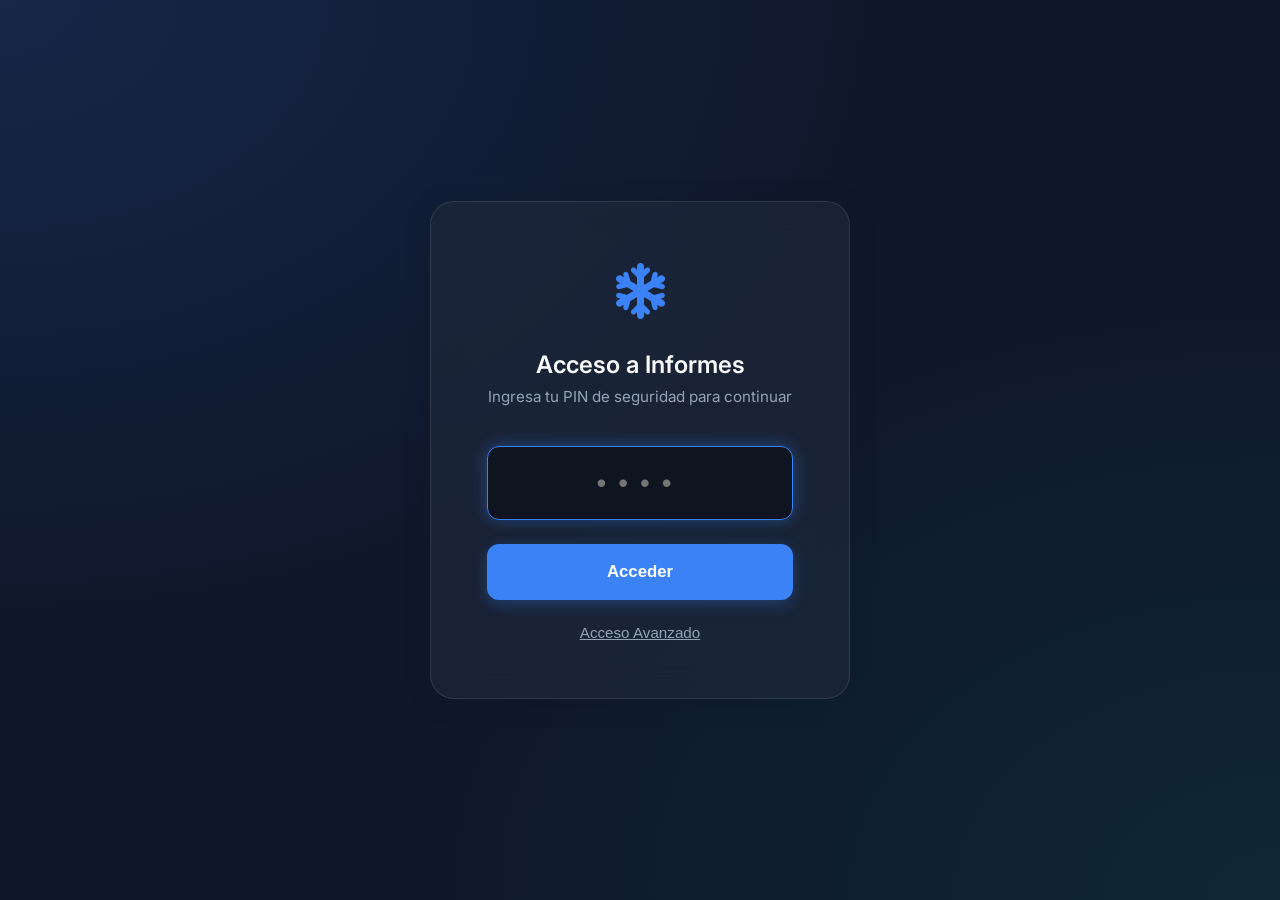
==== index.html @ 811f3713 "Create index.html" ====
<!DOCTYPE html>
<html lang="es">
<head>
    <meta charset="UTF-8">
    <meta name="viewport" content="width=device-width, initial-scale=1.0">
    <title>Visor de Informes de Climatización</title>
    <meta name="description" content="Biblioteca central de informes de equipos de clima.">
    <style>
/* Variables Globales y Esquema de Colores */
:root {
    --bg-color: #0f172a; /* Slate 900 */
    --panel-bg: rgba(30, 41, 59, 0.7); /* Slate 800 transparente */
    --panel-border: rgba(255, 255, 255, 0.1);
    --text-primary: #f8fafc; /* Slate 50 */
    --text-secondary: #94a3b8; /* Slate 400 */
    --accent-color: #3b82f6; /* Blue 500 */
    --accent-hover: #2563eb; /* Blue 600 */
    --error-color: #ef4444; /* Red 500 */
    --selection-bg: rgba(59, 130, 246, 0.15);
}

* {
    margin: 0;
    padding: 0;
    box-sizing: border-box;
}

body {
    font-family: 'Inter', sans-serif;
    background-color: var(--bg-color);
    background-image: 
        radial-gradient(at 0% 0%, rgba(59, 130, 246, 0.15) 0px, transparent 50%),
        radial-gradient(at 100% 100%, rgba(16, 185, 129, 0.1) 0px, transparent 50%);
    background-size: cover;
    background-attachment: fixed;
    color: var(--text-primary);
    min-height: 100vh;
    display: flex;
    overflow: hidden;
}

/* --- Clases de Utilidad y Diseño Glassmorphism --- */
.glass-panel {
    background: var(--panel-bg);
    backdrop-filter: blur(16px);
    -webkit-backdrop-filter: blur(16px);
    border: 1px solid var(--panel-border);
    box-shadow: 0 4px 30px rgba(0, 0, 0, 0.1);
}

.hidden { display: none !important; }
.active { display: flex !important; }

/* --- Pantalla de Inicio de Sesión --- */
#login-container {
    width: 100%;
    height: 100vh;
    display: flex;
    justify-content: center;
    align-items: center;
    position: absolute;
    top: 0; left: 0;
    z-index: 10;
}

.login-card {
    padding: 3.5rem;
    border-radius: 24px;
    text-align: center;
    width: 90%;
    max-width: 420px;
    animation: fadeIn 0.6s cubic-bezier(0.16, 1, 0.3, 1);
}

.login-card .logo {
    font-size: 3.5rem;
    color: var(--accent-color);
    margin-bottom: 1.5rem;
    animation: pulse 2s infinite ease-in-out;
}

.login-card h2 { margin-bottom: 0.5rem; font-weight: 600; font-size: 1.5rem;}
.login-card p { color: var(--text-secondary); margin-bottom: 2.5rem; font-size: 0.95rem; }

.pin-input-group {
    margin-bottom: 1.5rem;
}

#pin-input {
    width: 100%;
    padding: 1.25rem;
    border-radius: 12px;
    background: rgba(0,0,0,0.25);
    border: 1px solid var(--panel-border);
    color: var(--text-primary);
    font-size: 1.75rem;
    text-align: center;
    letter-spacing: 0.75rem;
    transition: all 0.3s ease;
}

#pin-input:focus {
    outline: none;
    border-color: var(--accent-color);
    box-shadow: 0 0 15px rgba(59, 130, 246, 0.4);
    background: rgba(0,0,0,0.4);
}

.btn-primary {
    width: 100%;
    padding: 1.1rem;
    border-radius: 12px;
    background: var(--accent-color);
    border: none;
    color: white;
    font-weight: 600;
    font-size: 1.05rem;
    cursor: pointer;
    transition: background 0.3s, transform 0.1s;
    box-shadow: 0 4px 15px rgba(59, 130, 246, 0.3);
}

.btn-primary:hover { background: var(--accent-hover); }
.btn-primary:active { transform: scale(0.97); }

.error {
    color: var(--error-color);
    margin-top: 1.25rem;
    font-size: 0.9rem;
    animation: shake 0.4s;
    font-weight: 500;
}

/* --- Layout Principal de la App --- */
#app-container {
    width: 100%;
    height: 100vh;
    padding: 1.5rem;
    gap: 1.5rem;
    animation: fadeIn 0.4s ease-out;
}

/* Sidebar Navigation */
.sidebar {
    width: 320px;
    border-radius: 20px;
    display: flex;
    flex-direction: column;
    overflow: hidden;
}

.sidebar-header {
    padding: 1.5rem;
    display: flex;
    align-items: center;
    gap: 0.85rem;
    border-bottom: 1px solid var(--panel-border);
    font-size: 1.35rem;
    font-weight: 600;
    background: rgba(0,0,0,0.1);
}

.sidebar-header i { color: var(--accent-color); }

.nav-tree {
    flex: 1;
    overflow-y: auto;
    padding: 1rem 0;
}

.nav-tree::-webkit-scrollbar { width: 6px; }
.nav-tree::-webkit-scrollbar-track { background: transparent; }
.nav-tree::-webkit-scrollbar-thumb { background: rgba(255,255,255,0.15); border-radius: 3px; }
.nav-tree::-webkit-scrollbar-thumb:hover { background: rgba(255,255,255,0.25); }

/* Tree Interaction */
.tree-node {
    list-style: none;
}

.tree-item {
    padding: 0.8rem 1.5rem;
    cursor: pointer;
    display: flex;
    align-items: center;
    gap: 0.75rem;
    color: var(--text-secondary);
    transition: all 0.2s ease;
    user-select: none;
}

.tree-item:hover {
    background: rgba(255,255,255,0.05);
    color: var(--text-primary);
}

.tree-item.selected {
    background: var(--selection-bg);
    color: var(--accent-color);
    border-left: 4px solid var(--accent-color);
}

.tree-item i { width: 1.2rem; text-align: center; font-size: 0.95rem; }
.tree-item .chevron { transition: transform 0.2s; }

.tree-children {
    display: none;
    padding-left: 1.5rem;
}

.tree-children.open { display: block; animation: slideDown 0.3s ease-out; }

.sidebar-footer {
    padding: 1.2rem;
    border-top: 1px solid var(--panel-border);
    background: rgba(0,0,0,0.1);
}

.btn-secondary {
    width: 100%;
    padding: 0.85rem;
    border-radius: 10px;
    background: rgba(255,255,255,0.05);
    border: 1px solid var(--panel-border);
    color: var(--text-primary);
    cursor: pointer;
    display: flex;
    align-items: center;
    justify-content: center;
    gap: 0.6rem;
    transition: all 0.2s;
    font-weight: 500;
}

.btn-secondary:hover {
    background: rgba(255,255,255,0.1);
    border-color: rgba(255,255,255,0.2);
}

/* Contenido Principal (Visor) */
.main-content {
    flex: 1;
    border-radius: 20px;
    display: flex;
    flex-direction: column;
    overflow: hidden;
}

.content-header {
    padding: 1.5rem 2rem;
    border-bottom: 1px solid var(--panel-border);
    display: flex;
    justify-content: space-between;
    align-items: center;
    background: rgba(0,0,0,0.1);
}

.content-header h2 { font-weight: 500; font-size: 1.35rem; color: var(--text-primary); }

.report-actions { display: flex; gap: 1rem; }

.btn-icon {
    background: transparent;
    border: none;
    color: var(--text-secondary);
    cursor: pointer;
    font-size: 1.35rem;
    transition: color 0.2s, transform 0.2s;
}

.btn-icon:hover:not(:disabled) { color: var(--text-primary); transform: scale(1.1); }
.btn-icon:disabled { opacity: 0.3; cursor: not-allowed; }

.report-viewer {
    flex: 1;
    position: relative;
    background: rgba(0,0,0,0.3); /* Contraste interior oscuro */
}

#placeholder {
    position: absolute;
    inset: 0;
    display: flex;
    flex-direction: column;
    justify-content: center;
    align-items: center;
    color: var(--text-secondary);
    text-align: center;
    padding: 2rem;
}

#report-frame {
    width: 100%;
    height: 100%;
    border: none;
    background-color: #ffffff; /* Los HTML reportes suelen estar diseñados en modo claro */
    animation: fadeIn 0.3s;
}

/* Animaciones y Efectos */
@keyframes fadeIn {
    from { opacity: 0; transform: translateY(10px); }
    to { opacity: 1; transform: translateY(0); }
}

@keyframes slideDown {
    from { opacity: 0; transform: translateY(-5px); }
    to { opacity: 1; transform: translateY(0); }
}

@keyframes pulse {
    0% { opacity: 1; transform: scale(1); }
    50% { opacity: 0.7; transform: scale(0.95); }
    100% { opacity: 1; transform: scale(1); }
}

@keyframes shake {
    0%, 100% { transform: translateX(0); }
    25% { transform: translateX(-6px); }
    75% { transform: translateX(6px); }
}

/* Estilos para Botón Link y Panel Avanzado */
.btn-link {
    background: transparent;
    border: none;
    color: var(--text-secondary);
    margin-top: 1.5rem;
    font-size: 0.95rem;
    cursor: pointer;
    text-decoration: underline;
    transition: color 0.3s;
}
.btn-link:hover { color: var(--accent-color); }

.upload-zone {
    border: 2px dashed var(--panel-border);
    border-radius: 16px;
    padding: 3rem;
    text-align: center;
    background: rgba(0,0,0,0.15);
    transition: all 0.3s;
    width: 100%;
    max-width: 650px;
}
.upload-zone:hover {
    border-color: var(--accent-color);
    background: rgba(59, 130, 246, 0.05);
}

/* Responsividad (Móviles) */
@media (max-width: 860px) {
    #app-container, #admin-container { flex-direction: column; padding: 1rem; gap: 1rem; }
    .sidebar { width: 100%; height: 35vh; min-height: 250px; }
    .main-content { flex: 1; }
    .content-header h2 { font-size: 1.15rem; }
    .login-card { padding: 2.5rem 1.5rem; }
}
    </style>
    <link href="https://fonts.googleapis.com/css2?family=Inter:wght@300;400;500;600;700&display=swap" rel="stylesheet">
    <!-- FontAwesome para iconos -->
    <link href="https://cdnjs.cloudflare.com/ajax/libs/font-awesome/6.4.0/css/all.min.css" rel="stylesheet">
</head>
<body>
    <!-- Pantalla de Inicio de Sesión -->
    <div id="login-container" class="active">
        <div class="login-card glass-panel">
            <div class="logo">
                <i class="fa-solid fa-snowflake"></i>
            </div>
            <h2>Acceso a Informes</h2>
            <p>Ingresa tu PIN de seguridad para continuar</p>
            <div class="pin-input-group">
                <input type="password" id="pin-input" placeholder="••••" maxlength="6" autocomplete="off">
            </div>
            <button id="login-btn" class="btn-primary">Acceder</button>
            <p id="error-msg" class="error hidden">PIN incorrecto. Intenta nuevamente.</p>
            <button id="toggle-advanced-btn" class="btn-link">Acceso Avanzado</button>
        </div>
    </div>

    <!-- Pantalla Principal de la Aplicación -->
    <div id="app-container" class="hidden">
        <!-- Barra Lateral de Navegación -->
        <aside class="sidebar glass-panel">
            <div class="sidebar-header">
                <i class="fa-solid fa-folder-tree"></i>
                <h3>Biblioteca</h3>
            </div>
            <nav id="navigation-tree" class="nav-tree">
                <!-- El contenido del árbol se genera dinámicamente con JavaScript -->
            </nav>
            <div class="sidebar-footer">
                <button id="logout-btn" class="btn-secondary"><i class="fa-solid fa-sign-out-alt"></i> Cerrar Sesión</button>
            </div>
        </aside>

        <!-- Visor de Documentos -->
        <main class="main-content glass-panel">
            <header class="content-header">
                <h2 id="current-report-title">Selecciona un informe del menú</h2>
                <div class="report-actions">
                    <button id="open-new-tab" class="btn-icon" title="Abrir en pestaña nueva" disabled>
                        <i class="fa-solid fa-external-link-alt"></i>
                    </button>
                </div>
            </header>
            <div class="report-viewer">
                <!-- Estado vacío inicialmente -->
                <div id="placeholder" class="placeholder-active">
                    <i class="fa-regular fa-file-code fa-3x" style="margin-bottom: 1rem; color: #3b82f6;"></i>
                    <p>Navega por las categorías en el panel izquierdo para localizar y abrir los informes HTML de los trimestres.</p>
                </div>
                <!-- Visor integrado iframe -->
                <iframe id="report-frame" src="" class="hidden" title="Visor de Informe"></iframe>
            </div>
        </main>
    </div>

    <!-- Panel de Administración Avanzado -->
    <div id="admin-container" class="hidden" style="width: 100%; height: 100vh; padding: 1.5rem; gap: 1.5rem;">
        <aside class="sidebar glass-panel">
            <div class="sidebar-header">
                <i class="fa-solid fa-shield-halved"></i>
                <h3>Panel Avanzado</h3>
            </div>
            <nav id="admin-navigation-tree" class="nav-tree">
                <!-- Se llenará dinámicamente con JS (Árbol de directorios) -->
            </nav>
            <div class="sidebar-footer">
                <button id="admin-logout-btn" class="btn-secondary"><i class="fa-solid fa-sign-out-alt"></i> Cerrar Sesión</button>
            </div>
        </aside>

        <main class="main-content glass-panel" style="flex: 1; display: flex; flex-direction: column; border-radius: 20px;">
            <header class="content-header" style="flex-direction: column; align-items: flex-start; gap: 0.5rem;">
                <h2>Selecciona un directorio del menú lateral</h2>
                <p class="path-subtitle" style="color: var(--text-secondary); font-size: 0.85rem; margin: 0;">Para cargar el informe asociado.</p>
            </header>
            <div class="report-viewer" style="display: flex; justify-content: center; align-items: center; padding: 2rem; flex: 1;">
                <div class="upload-zone" id="upload-zone">
                    <i class="fa-solid fa-cloud-arrow-up fa-4x" style="color: var(--accent-color); margin-bottom: 1.5rem;"></i>
                    <h3>Sube nuevos informes a la plataforma</h3>
                    <p style="color: var(--text-secondary); margin-top: 0.5rem; margin-bottom: 2rem;">Arrastra aquí los archivos HTML y carpetas de informes nuevos o haz clic para buscar.</p>
                    <input type="file" id="file-upload" multiple class="hidden" accept=".html">
                    <button class="btn-primary" style="width: auto; padding: 0.8rem 2rem;" onclick="document.getElementById('file-upload').click()">
                        <i class="fa-solid fa-folder-open" style="margin-right: 0.5rem;"></i>Examinar Mi Equipo
                    </button>
                    <p style="font-size: 0.8rem; color: var(--text-secondary); margin-top: 1.5rem; padding: 0 1rem;">
                        <i class="fa-solid fa-circle-info"></i> Nota: Para cargar a Google Drive directamente desde este panel web, se requerirá de la integración con Google Apps Script (Siguiente fase del proyecto).
                    </p>
                </div>
            </div>
        </main>
    </div>

    <!-- Script Principal -->
    <script>
/**
 * Visor de Informes de Climatización - Lógica Principal
 */

// Configuración del PIN de acceso
const MASTER_PIN = "1234";
const ADMIN_PIN = "8964";

// Estructura de navegación solicitada
const DATA_TREE = [
    {
        name: "Casa Matriz (14 de la fama)",
        type: "location",
        children: [
            {
                name: "2026",
                type: "year",
                children: [
                    { name: "Trimestre 1", type: "report", path: "Casa Matriz (14 de la fama)/2026/Trimestre 1/informe.html" },
                    { name: "Trimestre 2", type: "report", path: "Casa Matriz (14 de la fama)/2026/Trimestre 2/informe.html" }
                ]
            }
        ]
    },
    {
        name: "Planta Industrial (La vara)",
        type: "location",
        children: [
            {
                name: "2026",
                type: "year",
                children: [
                    { name: "Trimestre 1", type: "report", path: "Planta Industrial (La vara)/2026/Trimestre 1/informe.html" },
                    { name: "Trimestre 2", type: "report", path: "Planta Industrial (La vara)/2026/Trimestre 2/informe.html" }
                ]
            }
        ]
    },
    {
        name: "Rancagua",
        type: "location",
        children: [
            {
                name: "2026",
                type: "year",
                children: [
                    { name: "Trimestre 1", type: "report", path: "Rancagua/2026/Trimestre 1/informe.html" },
                    { name: "Trimestre 2", type: "report", path: "Rancagua/2026/Trimestre 2/informe.html" }
                ]
            }
        ]
    },
    {
        name: "Viña del Mar",
        type: "location",
        children: [
            {
                name: "2026",
                type: "year",
                children: [
                    { name: "Trimestre 1", type: "report", path: "Viña del Mar/2026/Trimestre 1/informe.html" },
                    { name: "Trimestre 2", type: "report", path: "Viña del Mar/2026/Trimestre 2/informe.html" }
                ]
            }
        ]
    },
    {
        name: "La Vara 3310",
        type: "location",
        children: [
            {
                name: "2026",
                type: "year",
                children: [
                    { name: "Trimestre 1", type: "report", path: "La Vara 3310/2026/Trimestre 1/informe.html" },
                    { name: "Trimestre 2", type: "report", path: "La Vara 3310/2026/Trimestre 2/informe.html" }
                ]
            }
        ]
    }
];

// Referencias a elementos del DOM
const loginContainer = document.getElementById('login-container');
const appContainer = document.getElementById('app-container');
const pinInput = document.getElementById('pin-input');
const loginBtn = document.getElementById('login-btn');
const errorMsg = document.getElementById('error-msg');
const logoutBtn = document.getElementById('logout-btn');
const navTree = document.getElementById('navigation-tree');
const iframe = document.getElementById('report-frame');
const placeholder = document.getElementById('placeholder');
const currentReportTitle = document.getElementById('current-report-title');
const openNewTabBtn = document.getElementById('open-new-tab');

// Panel Avanzado
const adminContainer = document.getElementById('admin-container');
const adminNavTree = document.getElementById('admin-navigation-tree');
const toggleAdvancedBtn = document.getElementById('toggle-advanced-btn');
const adminLogoutBtn = document.getElementById('admin-logout-btn');

// Variable de estado de la aplicación
let currentReportPath = null;
let isAdvancedMode = false;

document.addEventListener('DOMContentLoaded', () => {
    // Verificar si hay una sesión activa para saltar el login
    if (sessionStorage.getItem('authenticated') === 'true') {
        showApp();
    } else if (sessionStorage.getItem('admin_authenticated') === 'true') {
        showAdminApp();
    }

    // Alternar modo avanzado
    toggleAdvancedBtn.addEventListener('click', () => {
        isAdvancedMode = !isAdvancedMode;
        if (isAdvancedMode) {
            document.querySelector('.login-card h2').textContent = "Acceso Avanzado";
            document.querySelector('.login-card p').textContent = "Ingresa el PIN de administrador para continuar";
            toggleAdvancedBtn.textContent = "Volver al visor de informes normal";
            pinInput.value = '';
        } else {
            document.querySelector('.login-card h2').textContent = "Acceso a Informes";
            document.querySelector('.login-card p').textContent = "Ingresa tu PIN de seguridad para continuar";
            toggleAdvancedBtn.textContent = "Acceso Avanzado";
            pinInput.value = '';
        }
    });

    // Configurar eventos
    loginBtn.addEventListener('click', handleAuthentication);
    
    // Permitir acceso apretando 'Enter' en el PIN
    pinInput.addEventListener('keypress', (e) => {
        if (e.key === 'Enter') {
            handleAuthentication();
        }
    });

    logoutBtn.addEventListener('click', handleLogout);
    adminLogoutBtn.addEventListener('click', handleLogout);

    openNewTabBtn.addEventListener('click', () => {
        if (currentReportPath) {
            window.open(currentReportPath, '_blank');
        }
    });

    // Construir el árbol de navegación visual en el DOM
    renderTree(DATA_TREE, navTree, loadHtmlReport);
    renderTree(DATA_TREE, adminNavTree, loadAdminReportForm);
    
    // Enfocar automáticamente el input de PIN para comodidad
    if(loginContainer.classList.contains('active')) {
        pinInput.focus();
    }
});

/**
 * Verifica las credenciales introducidas
 */
function handleAuthentication() {
    const pin = pinInput.value.trim();
    
    if (isAdvancedMode) {
        if (pin === ADMIN_PIN) {
            sessionStorage.setItem('admin_authenticated', 'true');
            showAdminApp();
        } else {
            showError();
        }
    } else {
        if (pin === MASTER_PIN) {
            sessionStorage.setItem('authenticated', 'true');
            showApp();
        } else {
            showError();
        }
    }
}

/**
 * Muestra el panel de administración
 */
function showAdminApp() {
    loginContainer.classList.remove('active');
    loginContainer.classList.add('hidden');
    appContainer.classList.add('hidden');
    appContainer.classList.remove('active');
    
    adminContainer.classList.remove('hidden');
    adminContainer.classList.add('active');
    
    pinInput.value = '';
}

/**
 * Muestra el panel principal de la app y esconde el login
 */
function showApp() {
    loginContainer.classList.remove('active');
    loginContainer.classList.add('hidden');
    appContainer.classList.remove('hidden');
    appContainer.classList.add('active');
    pinInput.value = '';
}

/**
 * Restaura el estado cerrando sesión y volviendo al login
 */
function handleLogout() {
    sessionStorage.removeItem('authenticated');
    sessionStorage.removeItem('admin_authenticated');
    
    appContainer.classList.remove('active');
    appContainer.classList.add('hidden');
    
    adminContainer.classList.remove('active');
    adminContainer.classList.add('hidden');
    
    loginContainer.classList.remove('hidden');
    loginContainer.classList.add('active');
    
    // Limpiar estado del visor al salir
    iframe.src = '';
    iframe.classList.add('hidden');
    placeholder.classList.remove('hidden');
    currentReportTitle.textContent = 'Selecciona un informe del menú';
    openNewTabBtn.disabled = true;
    currentReportPath = null;
    
    document.querySelectorAll('.tree-item').forEach(el => el.classList.remove('selected'));
    
    pinInput.focus();
}

/**
 * Muestra mensaje de error temporal en PIN incorrecto
 */
function showError() {
    errorMsg.classList.remove('hidden');
    pinInput.value = '';
    setTimeout(() => {
        errorMsg.classList.add('hidden');
    }, 3500);
}

/**
 * Renderiza recursivamente los nodos del árbol en el contenedor especificado
 */
function renderTree(nodes, parentElement, onLeafClick) {
    const ul = document.createElement('ul');
    ul.className = 'tree-node';

    nodes.forEach(node => {
        const li = document.createElement('li');
        
        // Contenedor principal del item (etiqueta con ícono y texto)
        const itemDiv = document.createElement('div');
        itemDiv.className = 'tree-item';
        
        // Selección de ícono para embellecer la UI según tipo de nodo
        const icon = document.createElement('i');
        if (node.type === 'location') {
            icon.className = 'fa-solid fa-building';
            icon.style.color = '#3b82f6'; // Azul
        } else if (node.type === 'year') {
            icon.className = 'fa-solid fa-calendar-days';
            icon.style.color = '#8b5cf6'; // Morado
        } else {
            icon.className = 'fa-solid fa-code'; // Icono de HTML
            icon.style.color = '#10b981'; // Verde
        }
        
        const text = document.createElement('span');
        text.textContent = node.name;
        
        itemDiv.appendChild(icon);
        itemDiv.appendChild(text);
        
        // Si el nodo actual es una carpeta (tiene hijos)
        if (node.children && node.children.length > 0) {
            const chevron = document.createElement('i');
            chevron.className = 'fa-solid fa-chevron-right chevron';
            chevron.style.marginLeft = 'auto'; // Empujar al lado derecho
            chevron.style.fontSize = '0.75rem';
            chevron.style.opacity = '0.7';
            itemDiv.appendChild(chevron);
            
            const childrenContainer = document.createElement('div');
            childrenContainer.className = 'tree-children';
            
            // Animación al abrir y cerrar
            itemDiv.addEventListener('click', () => {
                const isOpen = childrenContainer.classList.contains('open');
                if (isOpen) {
                    childrenContainer.classList.remove('open');
                    chevron.className = 'fa-solid fa-chevron-right chevron';
                } else {
                    childrenContainer.classList.add('open');
                    chevron.className = 'fa-solid fa-chevron-down chevron';
                }
            });
            
            li.appendChild(itemDiv);
            renderTree(node.children, childrenContainer);
            li.appendChild(childrenContainer);
        } else {
            // Es un archivo/informe final, se ejecuta el callback correspondiente
            itemDiv.addEventListener('click', () => {
                // Eliminar selección global para evitar confusiones
                document.querySelectorAll('.tree-item').forEach(el => el.classList.remove('selected'));
                itemDiv.classList.add('selected');
                
                if (onLeafClick) onLeafClick(node);
            });
            li.appendChild(itemDiv);
        }
        
        ul.appendChild(li);
    });

    parentElement.appendChild(ul);
}

/**
 * Carga la vista de administrador para subir el reporte de un nodo específico
 */
function loadAdminReportForm(node) {
    currentReportPath = node.path;
    
    // Modificar título del UI
    const adminHeader = document.querySelector('#admin-container .content-header h2');
    if (adminHeader) adminHeader.textContent = "Cargar Informe: " + node.name;
    
    const adminHeaderPath = document.querySelector('#admin-container .content-header p.path-subtitle');
    if(adminHeaderPath) adminHeaderPath.textContent = "Ruta de subida: " + node.path;
}

/**
 * Carga el archivo HTML respectivo en el marco de visualización
 */
function loadHtmlReport(node) {
    currentReportPath = node.path;
    
    // Actualizar Encabezado UI
    currentReportTitle.textContent = "Visualizando: " + node.name;
    
    // Intercambiar marcador de posición por el iframe real
    placeholder.classList.add('hidden');
    iframe.classList.remove('hidden');
    
    // Definir la ruta relativa hacia el informe generado
    iframe.src = node.path;
    
    // Permitir apertura en nueva pestaña completa
    openNewTabBtn.disabled = false;
}
    </script>
</body>
</html>
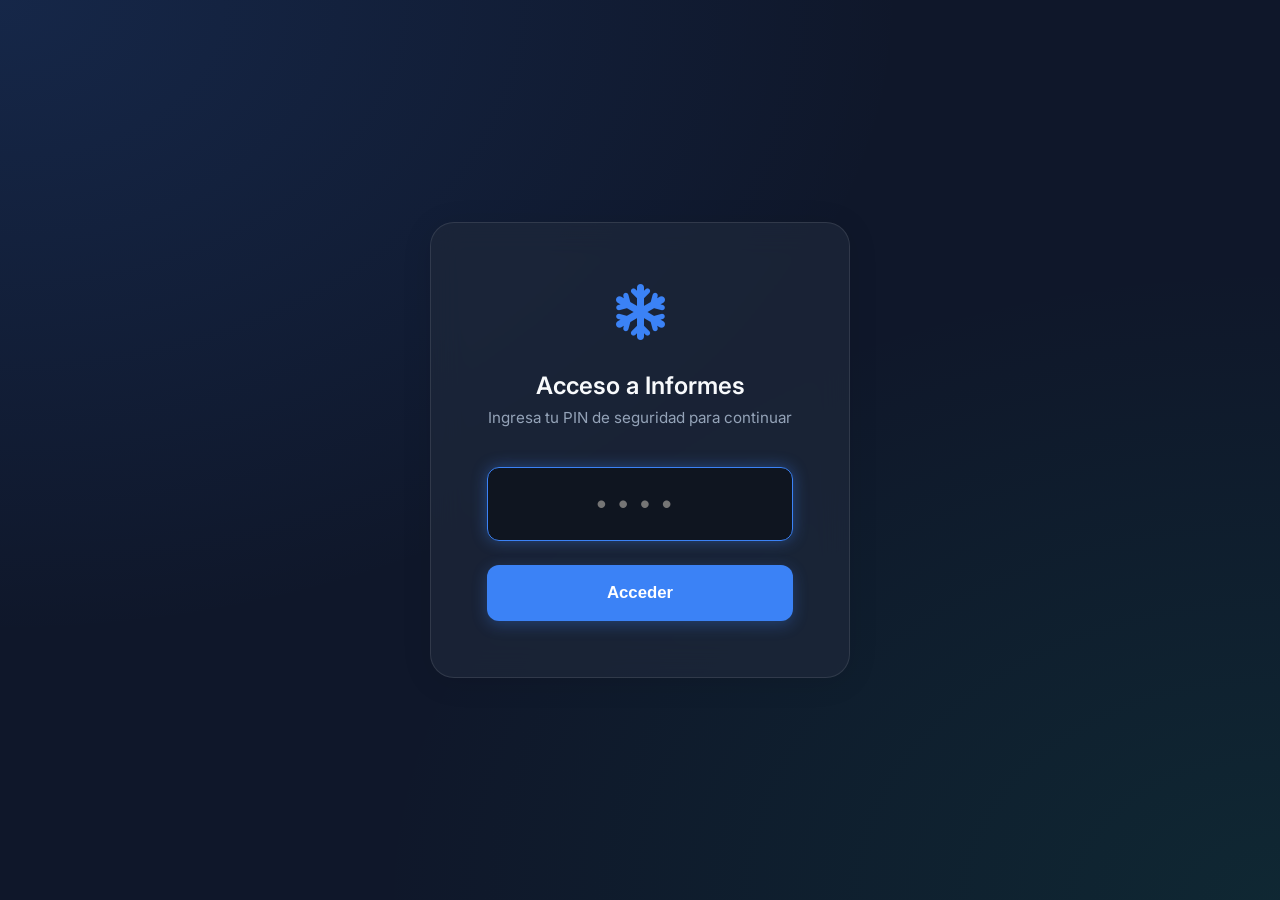
==== commit 239c68cc: "Update index.html" ====
--- a/index.html
+++ b/index.html
@@ -255,7 +255,7 @@
     background: rgba(0,0,0,0.1);
 }
 
-.content-header h2 { font-weight: 500; font-size: 1.35rem; color: var(--text-primary); }
+.content-header h2 { font-weight: 500; font-size: 1.35rem; color: var(--text-primary); flex: 1; margin-right: 1rem; word-break: break-word; }
 
 .report-actions { display: flex; gap: 1rem; }
 
@@ -350,10 +350,17 @@
 
 /* Responsividad (Móviles) */
 @media (max-width: 860px) {
-    #app-container, #admin-container { flex-direction: column; padding: 1rem; gap: 1rem; }
-    .sidebar { width: 100%; height: 35vh; min-height: 250px; }
-    .main-content { flex: 1; }
-    .content-header h2 { font-size: 1.15rem; }
+    #app-container, #admin-container { flex-direction: column; padding: 0.5rem; gap: 0.5rem; }
+    .sidebar { width: 100%; height: 40vh; min-height: 200px; border-radius: 12px; transition: height 0.3s ease; }
+    .sidebar.mobile-collapsed { height: auto !important; min-height: 0 !important; flex: none; }
+    .sidebar.mobile-collapsed .nav-tree { display: none; }
+    .sidebar.mobile-collapsed .sidebar-header { border-bottom: none; }
+    .sidebar-header { padding: 1rem; cursor: pointer; }
+    .sidebar-header::after { content: '\f077'; font-family: 'Font Awesome 6 Free'; font-weight: 900; font-size: 1rem; margin-left: auto; color: var(--text-secondary); transition: transform 0.3s; }
+    .sidebar.mobile-collapsed .sidebar-header::after { transform: rotate(180deg); }
+    .main-content { flex: 1; border-radius: 12px; }
+    .content-header { padding: 0.8rem 1rem; }
+    .content-header h2 { font-size: 1.1rem; line-height: 1.3; }
     .login-card { padding: 2.5rem 1.5rem; }
 }
     </style>
@@ -375,7 +382,6 @@
             </div>
             <button id="login-btn" class="btn-primary">Acceder</button>
             <p id="error-msg" class="error hidden">PIN incorrecto. Intenta nuevamente.</p>
-            <button id="toggle-advanced-btn" class="btn-link">Acceso Avanzado</button>
         </div>
     </div>
 
@@ -390,9 +396,7 @@
             <nav id="navigation-tree" class="nav-tree">
                 <!-- El contenido del árbol se genera dinámicamente con JavaScript -->
             </nav>
-            <div class="sidebar-footer">
-                <button id="logout-btn" class="btn-secondary"><i class="fa-solid fa-sign-out-alt"></i> Cerrar Sesión</button>
-            </div>
+            <!-- Botón de logout eliminado -->
         </aside>
 
         <!-- Visor de Documentos -->
@@ -417,42 +421,7 @@
         </main>
     </div>
 
-    <!-- Panel de Administración Avanzado -->
-    <div id="admin-container" class="hidden" style="width: 100%; height: 100vh; padding: 1.5rem; gap: 1.5rem;">
-        <aside class="sidebar glass-panel">
-            <div class="sidebar-header">
-                <i class="fa-solid fa-shield-halved"></i>
-                <h3>Panel Avanzado</h3>
-            </div>
-            <nav id="admin-navigation-tree" class="nav-tree">
-                <!-- Se llenará dinámicamente con JS (Árbol de directorios) -->
-            </nav>
-            <div class="sidebar-footer">
-                <button id="admin-logout-btn" class="btn-secondary"><i class="fa-solid fa-sign-out-alt"></i> Cerrar Sesión</button>
-            </div>
-        </aside>
-
-        <main class="main-content glass-panel" style="flex: 1; display: flex; flex-direction: column; border-radius: 20px;">
-            <header class="content-header" style="flex-direction: column; align-items: flex-start; gap: 0.5rem;">
-                <h2>Selecciona un directorio del menú lateral</h2>
-                <p class="path-subtitle" style="color: var(--text-secondary); font-size: 0.85rem; margin: 0;">Para cargar el informe asociado.</p>
-            </header>
-            <div class="report-viewer" style="display: flex; justify-content: center; align-items: center; padding: 2rem; flex: 1;">
-                <div class="upload-zone" id="upload-zone">
-                    <i class="fa-solid fa-cloud-arrow-up fa-4x" style="color: var(--accent-color); margin-bottom: 1.5rem;"></i>
-                    <h3>Sube nuevos informes a la plataforma</h3>
-                    <p style="color: var(--text-secondary); margin-top: 0.5rem; margin-bottom: 2rem;">Arrastra aquí los archivos HTML y carpetas de informes nuevos o haz clic para buscar.</p>
-                    <input type="file" id="file-upload" multiple class="hidden" accept=".html">
-                    <button class="btn-primary" style="width: auto; padding: 0.8rem 2rem;" onclick="document.getElementById('file-upload').click()">
-                        <i class="fa-solid fa-folder-open" style="margin-right: 0.5rem;"></i>Examinar Mi Equipo
-                    </button>
-                    <p style="font-size: 0.8rem; color: var(--text-secondary); margin-top: 1.5rem; padding: 0 1rem;">
-                        <i class="fa-solid fa-circle-info"></i> Nota: Para cargar a Google Drive directamente desde este panel web, se requerirá de la integración con Google Apps Script (Siguiente fase del proyecto).
-                    </p>
-                </div>
-            </div>
-        </main>
-    </div>
+
 
     <!-- Script Principal -->
     <script>
@@ -462,81 +431,78 @@
 
 // Configuración del PIN de acceso
 const MASTER_PIN = "1234";
-const ADMIN_PIN = "8964";
-
-// Estructura de navegación solicitada
-const DATA_TREE = [
-    {
-        name: "Casa Matriz (14 de la fama)",
-        type: "location",
-        children: [
-            {
-                name: "2026",
-                type: "year",
-                children: [
-                    { name: "Trimestre 1", type: "report", path: "Casa Matriz (14 de la fama)/2026/Trimestre 1/informe.html" },
-                    { name: "Trimestre 2", type: "report", path: "Casa Matriz (14 de la fama)/2026/Trimestre 2/informe.html" }
-                ]
+// Estructura de navegación dinámica
+let DATA_TREE = [];
+
+const REPO_OWNER = "nelsonbravosalas-creator";
+const REPO_NAME = "INFORMES-EECOL";
+const GITHUB_PAGES_BASE = `https://${REPO_OWNER}.github.io/${REPO_NAME}/`;
+
+/**
+ * Función que obtiene todo el árbol de archivos desde GitHub API en una sola consulta.
+ */
+async function buildDynamicTree() {
+    try {
+        const url = `https://api.github.com/repos/${REPO_OWNER}/${REPO_NAME}/git/trees/main?recursive=1`;
+        const response = await fetch(url);
+        if (!response.ok) throw new Error(`HTTP Error: ${response.status}`);
+        const data = await response.json();
+        
+        const root = { children: [] };
+        
+        data.tree.forEach(item => {
+            if (item.path.startsWith('.') || item.path.toLowerCase() === 'index.html' || item.path.toLowerCase() === 'readme.md') return;
+            
+            if (item.type === "blob" && (item.path.toLowerCase().endsWith(".html") || item.path.toLowerCase().endsWith(".pdf"))) {
+                const parts = item.path.split('/');
+                let currentLevel = root.children;
+                
+                for (let i = 0; i < parts.length; i++) {
+                    const isLast = i === parts.length - 1;
+                    const partName = parts[i];
+                    
+                    if (isLast) {
+                        const isPdf = partName.toLowerCase().endsWith(".pdf");
+                        const encodedPath = item.path.split('/').map(encodeURIComponent).join('/');
+                        currentLevel.push({
+                            name: partName.replace(/\.(html|pdf)$/i, ''),
+                            type: isPdf ? "report-pdf" : "report-html",
+                            path: GITHUB_PAGES_BASE + encodedPath
+                        });
+                    } else {
+                        let dirNode = currentLevel.find(n => n.name === partName);
+                        if (!dirNode) {
+                            dirNode = {
+                                name: partName,
+                                type: i === 0 ? "location" : "year",
+                                children: []
+                            };
+                            currentLevel.push(dirNode);
+                        }
+                        currentLevel = dirNode.children;
+                    }
+                }
             }
-        ]
-    },
-    {
-        name: "Planta Industrial (La vara)",
-        type: "location",
-        children: [
-            {
-                name: "2026",
-                type: "year",
-                children: [
-                    { name: "Trimestre 1", type: "report", path: "Planta Industrial (La vara)/2026/Trimestre 1/informe.html" },
-                    { name: "Trimestre 2", type: "report", path: "Planta Industrial (La vara)/2026/Trimestre 2/informe.html" }
-                ]
-            }
-        ]
-    },
-    {
-        name: "Rancagua",
-        type: "location",
-        children: [
-            {
-                name: "2026",
-                type: "year",
-                children: [
-                    { name: "Trimestre 1", type: "report", path: "Rancagua/2026/Trimestre 1/informe.html" },
-                    { name: "Trimestre 2", type: "report", path: "Rancagua/2026/Trimestre 2/informe.html" }
-                ]
-            }
-        ]
-    },
-    {
-        name: "Viña del Mar",
-        type: "location",
-        children: [
-            {
-                name: "2026",
-                type: "year",
-                children: [
-                    { name: "Trimestre 1", type: "report", path: "Viña del Mar/2026/Trimestre 1/informe.html" },
-                    { name: "Trimestre 2", type: "report", path: "Viña del Mar/2026/Trimestre 2/informe.html" }
-                ]
-            }
-        ]
-    },
-    {
-        name: "La Vara 3310",
-        type: "location",
-        children: [
-            {
-                name: "2026",
-                type: "year",
-                children: [
-                    { name: "Trimestre 1", type: "report", path: "La Vara 3310/2026/Trimestre 1/informe.html" },
-                    { name: "Trimestre 2", type: "report", path: "La Vara 3310/2026/Trimestre 2/informe.html" }
-                ]
-            }
-        ]
+        });
+        
+        // Ordenar nodos alfabéticamente priorizando carpetas
+        const sortTree = (nodes) => {
+            nodes.sort((a, b) => {
+                if(a.children && !b.children) return -1;
+                if(!a.children && b.children) return 1;
+                return a.name.localeCompare(b.name);
+            });
+            nodes.forEach(n => { if (n.children) sortTree(n.children); });
+        };
+        
+        sortTree(root.children);
+        return root.children;
+        
+    } catch (error) {
+        console.error("Error explorando repositorio GitHub:", error);
+        return [];
     }
-];
+}
 
 // Referencias a elementos del DOM
 const loginContainer = document.getElementById('login-container');
@@ -544,46 +510,40 @@
 const pinInput = document.getElementById('pin-input');
 const loginBtn = document.getElementById('login-btn');
 const errorMsg = document.getElementById('error-msg');
-const logoutBtn = document.getElementById('logout-btn');
 const navTree = document.getElementById('navigation-tree');
 const iframe = document.getElementById('report-frame');
 const placeholder = document.getElementById('placeholder');
 const currentReportTitle = document.getElementById('current-report-title');
 const openNewTabBtn = document.getElementById('open-new-tab');
 
-// Panel Avanzado
-const adminContainer = document.getElementById('admin-container');
-const adminNavTree = document.getElementById('admin-navigation-tree');
-const toggleAdvancedBtn = document.getElementById('toggle-advanced-btn');
-const adminLogoutBtn = document.getElementById('admin-logout-btn');
-
 // Variable de estado de la aplicación
 let currentReportPath = null;
-let isAdvancedMode = false;
+
+// Configuración y variables del temporizador de inactividad
+let inactivityTimer;
+const INACTIVITY_TIME_LIMIT = 10 * 60 * 1000; // 10 minutos
+
+function resetInactivityTimer() {
+    clearTimeout(inactivityTimer);
+    if (sessionStorage.getItem('authenticated') === 'true') {
+        inactivityTimer = setTimeout(() => {
+            handleLogout();
+            errorMsg.textContent = 'Tu sesión ha expirado por inactividad.';
+            errorMsg.classList.remove('hidden');
+        }, INACTIVITY_TIME_LIMIT);
+    }
+}
+
+// Inicializar detectores de inactividad
+['mousedown', 'mousemove', 'keydown', 'scroll', 'touchstart', 'click'].forEach(evt => {
+    document.addEventListener(evt, resetInactivityTimer, true);
+});
 
 document.addEventListener('DOMContentLoaded', () => {
     // Verificar si hay una sesión activa para saltar el login
     if (sessionStorage.getItem('authenticated') === 'true') {
         showApp();
-    } else if (sessionStorage.getItem('admin_authenticated') === 'true') {
-        showAdminApp();
     }
-
-    // Alternar modo avanzado
-    toggleAdvancedBtn.addEventListener('click', () => {
-        isAdvancedMode = !isAdvancedMode;
-        if (isAdvancedMode) {
-            document.querySelector('.login-card h2').textContent = "Acceso Avanzado";
-            document.querySelector('.login-card p').textContent = "Ingresa el PIN de administrador para continuar";
-            toggleAdvancedBtn.textContent = "Volver al visor de informes normal";
-            pinInput.value = '';
-        } else {
-            document.querySelector('.login-card h2').textContent = "Acceso a Informes";
-            document.querySelector('.login-card p').textContent = "Ingresa tu PIN de seguridad para continuar";
-            toggleAdvancedBtn.textContent = "Acceso Avanzado";
-            pinInput.value = '';
-        }
-    });
 
     // Configurar eventos
     loginBtn.addEventListener('click', handleAuthentication);
@@ -595,8 +555,14 @@
         }
     });
 
-    logoutBtn.addEventListener('click', handleLogout);
-    adminLogoutBtn.addEventListener('click', handleLogout);
+    // Lógica para contraer la barra lateral en móviles
+    document.querySelectorAll('.sidebar-header').forEach(header => {
+        header.addEventListener('click', () => {
+            if (window.innerWidth <= 860) {
+                header.parentElement.classList.toggle('mobile-collapsed');
+            }
+        });
+    });
 
     openNewTabBtn.addEventListener('click', () => {
         if (currentReportPath) {
@@ -604,9 +570,8 @@
         }
     });
 
-    // Construir el árbol de navegación visual en el DOM
-    renderTree(DATA_TREE, navTree, loadHtmlReport);
-    renderTree(DATA_TREE, adminNavTree, loadAdminReportForm);
+    // Iniciar carga del árbol dinámicamente
+    initDynamicTree();
     
     // Enfocar automáticamente el input de PIN para comodidad
     if(loginContainer.classList.contains('active')) {
@@ -615,41 +580,37 @@
 });
 
 /**
+ * Inicializa el árbol obteniendo los datos dinámicamente y los renderiza
+ */
+async function initDynamicTree() {
+    // Mostrar indicadores de carga
+    navTree.innerHTML = '<div style="padding: 1.5rem; text-align: center; color: var(--text-secondary);"><i class="fa-solid fa-circle-notch fa-spin" style="font-size: 2rem; margin-bottom: 1rem; color: var(--accent-color);"></i><br>Consultando repositorio...</div>';
+    
+    DATA_TREE = await buildDynamicTree();
+    
+    // Limpiar vista
+    navTree.innerHTML = '';
+    
+    if (DATA_TREE.length === 0) {
+        navTree.innerHTML = '<div style="padding: 1rem; text-align: center; color: var(--error-color);"><i class="fa-solid fa-triangle-exclamation"></i> No se encontraron informes o hubo un error de red.</div>';
+    } else {
+        // Construir el árbol de navegación visual en el DOM
+        renderTree(DATA_TREE, navTree, loadHtmlReport);
+    }
+}
+
+/**
  * Verifica las credenciales introducidas
  */
 function handleAuthentication() {
     const pin = pinInput.value.trim();
     
-    if (isAdvancedMode) {
-        if (pin === ADMIN_PIN) {
-            sessionStorage.setItem('admin_authenticated', 'true');
-            showAdminApp();
-        } else {
-            showError();
-        }
+    if (pin === MASTER_PIN) {
+        sessionStorage.setItem('authenticated', 'true');
+        showApp();
     } else {
-        if (pin === MASTER_PIN) {
-            sessionStorage.setItem('authenticated', 'true');
-            showApp();
-        } else {
-            showError();
-        }
+        showError();
     }
-}
-
-/**
- * Muestra el panel de administración
- */
-function showAdminApp() {
-    loginContainer.classList.remove('active');
-    loginContainer.classList.add('hidden');
-    appContainer.classList.add('hidden');
-    appContainer.classList.remove('active');
-    
-    adminContainer.classList.remove('hidden');
-    adminContainer.classList.add('active');
-    
-    pinInput.value = '';
 }
 
 /**
@@ -661,6 +622,7 @@
     appContainer.classList.remove('hidden');
     appContainer.classList.add('active');
     pinInput.value = '';
+    resetInactivityTimer();
 }
 
 /**
@@ -668,13 +630,9 @@
  */
 function handleLogout() {
     sessionStorage.removeItem('authenticated');
-    sessionStorage.removeItem('admin_authenticated');
     
     appContainer.classList.remove('active');
     appContainer.classList.add('hidden');
-    
-    adminContainer.classList.remove('active');
-    adminContainer.classList.add('hidden');
     
     loginContainer.classList.remove('hidden');
     loginContainer.classList.add('active');
@@ -725,6 +683,9 @@
         } else if (node.type === 'year') {
             icon.className = 'fa-solid fa-calendar-days';
             icon.style.color = '#8b5cf6'; // Morado
+        } else if (node.type === 'report-pdf') {
+            icon.className = 'fa-solid fa-file-pdf';
+            icon.style.color = '#ef4444'; // Rojo
         } else {
             icon.className = 'fa-solid fa-code'; // Icono de HTML
             icon.style.color = '#10b981'; // Verde
@@ -781,19 +742,7 @@
     parentElement.appendChild(ul);
 }
 
-/**
- * Carga la vista de administrador para subir el reporte de un nodo específico
- */
-function loadAdminReportForm(node) {
-    currentReportPath = node.path;
-    
-    // Modificar título del UI
-    const adminHeader = document.querySelector('#admin-container .content-header h2');
-    if (adminHeader) adminHeader.textContent = "Cargar Informe: " + node.name;
-    
-    const adminHeaderPath = document.querySelector('#admin-container .content-header p.path-subtitle');
-    if(adminHeaderPath) adminHeaderPath.textContent = "Ruta de subida: " + node.path;
-}
+
 
 /**
  * Carga el archivo HTML respectivo en el marco de visualización
@@ -808,11 +757,15 @@
     placeholder.classList.add('hidden');
     iframe.classList.remove('hidden');
     
-    // Definir la ruta relativa hacia el informe generado
+    // Cargar la ruta directamente para HTML y PDF (el navegador usará su visor nativo para ambos)
     iframe.src = node.path;
     
     // Permitir apertura en nueva pestaña completa
     openNewTabBtn.disabled = false;
+    
+    if (window.innerWidth <= 860) {
+        document.querySelector('#app-container .sidebar').classList.add('mobile-collapsed');
+    }
 }
     </script>
 </body>
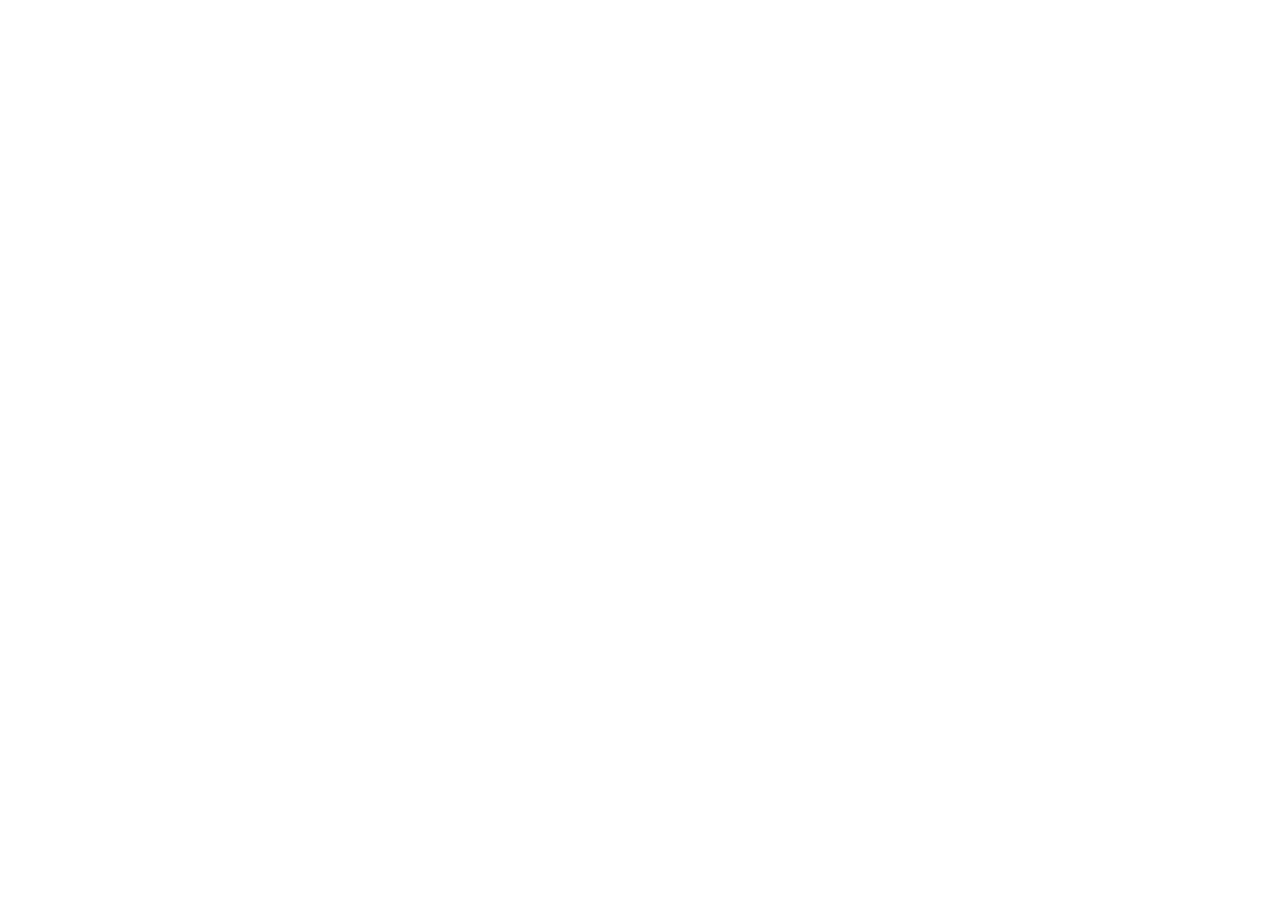
==== commit b7436ae9: "Add files via upload" ====
--- a/index.html
+++ b/index.html
@@ -1,772 +1,17 @@
 <!DOCTYPE html>
-<html lang="es">
-<head>
-    <meta charset="UTF-8">
-    <meta name="viewport" content="width=device-width, initial-scale=1.0">
-    <title>Visor de Informes de Climatización</title>
-    <meta name="description" content="Biblioteca central de informes de equipos de clima.">
-    <style>
-/* Variables Globales y Esquema de Colores */
-:root {
-    --bg-color: #0f172a; /* Slate 900 */
-    --panel-bg: rgba(30, 41, 59, 0.7); /* Slate 800 transparente */
-    --panel-border: rgba(255, 255, 255, 0.1);
-    --text-primary: #f8fafc; /* Slate 50 */
-    --text-secondary: #94a3b8; /* Slate 400 */
-    --accent-color: #3b82f6; /* Blue 500 */
-    --accent-hover: #2563eb; /* Blue 600 */
-    --error-color: #ef4444; /* Red 500 */
-    --selection-bg: rgba(59, 130, 246, 0.15);
-}
-
-* {
-    margin: 0;
-    padding: 0;
-    box-sizing: border-box;
-}
-
-body {
-    font-family: 'Inter', sans-serif;
-    background-color: var(--bg-color);
-    background-image: 
-        radial-gradient(at 0% 0%, rgba(59, 130, 246, 0.15) 0px, transparent 50%),
-        radial-gradient(at 100% 100%, rgba(16, 185, 129, 0.1) 0px, transparent 50%);
-    background-size: cover;
-    background-attachment: fixed;
-    color: var(--text-primary);
-    min-height: 100vh;
-    display: flex;
-    overflow: hidden;
-}
-
-/* --- Clases de Utilidad y Diseño Glassmorphism --- */
-.glass-panel {
-    background: var(--panel-bg);
-    backdrop-filter: blur(16px);
-    -webkit-backdrop-filter: blur(16px);
-    border: 1px solid var(--panel-border);
-    box-shadow: 0 4px 30px rgba(0, 0, 0, 0.1);
-}
-
-.hidden { display: none !important; }
-.active { display: flex !important; }
-
-/* --- Pantalla de Inicio de Sesión --- */
-#login-container {
-    width: 100%;
-    height: 100vh;
-    display: flex;
-    justify-content: center;
-    align-items: center;
-    position: absolute;
-    top: 0; left: 0;
-    z-index: 10;
-}
-
-.login-card {
-    padding: 3.5rem;
-    border-radius: 24px;
-    text-align: center;
-    width: 90%;
-    max-width: 420px;
-    animation: fadeIn 0.6s cubic-bezier(0.16, 1, 0.3, 1);
-}
-
-.login-card .logo {
-    font-size: 3.5rem;
-    color: var(--accent-color);
-    margin-bottom: 1.5rem;
-    animation: pulse 2s infinite ease-in-out;
-}
-
-.login-card h2 { margin-bottom: 0.5rem; font-weight: 600; font-size: 1.5rem;}
-.login-card p { color: var(--text-secondary); margin-bottom: 2.5rem; font-size: 0.95rem; }
-
-.pin-input-group {
-    margin-bottom: 1.5rem;
-}
-
-#pin-input {
-    width: 100%;
-    padding: 1.25rem;
-    border-radius: 12px;
-    background: rgba(0,0,0,0.25);
-    border: 1px solid var(--panel-border);
-    color: var(--text-primary);
-    font-size: 1.75rem;
-    text-align: center;
-    letter-spacing: 0.75rem;
-    transition: all 0.3s ease;
-}
-
-#pin-input:focus {
-    outline: none;
-    border-color: var(--accent-color);
-    box-shadow: 0 0 15px rgba(59, 130, 246, 0.4);
-    background: rgba(0,0,0,0.4);
-}
-
-.btn-primary {
-    width: 100%;
-    padding: 1.1rem;
-    border-radius: 12px;
-    background: var(--accent-color);
-    border: none;
-    color: white;
-    font-weight: 600;
-    font-size: 1.05rem;
-    cursor: pointer;
-    transition: background 0.3s, transform 0.1s;
-    box-shadow: 0 4px 15px rgba(59, 130, 246, 0.3);
-}
-
-.btn-primary:hover { background: var(--accent-hover); }
-.btn-primary:active { transform: scale(0.97); }
-
-.error {
-    color: var(--error-color);
-    margin-top: 1.25rem;
-    font-size: 0.9rem;
-    animation: shake 0.4s;
-    font-weight: 500;
-}
-
-/* --- Layout Principal de la App --- */
-#app-container {
-    width: 100%;
-    height: 100vh;
-    padding: 1.5rem;
-    gap: 1.5rem;
-    animation: fadeIn 0.4s ease-out;
-}
-
-/* Sidebar Navigation */
-.sidebar {
-    width: 320px;
-    border-radius: 20px;
-    display: flex;
-    flex-direction: column;
-    overflow: hidden;
-}
-
-.sidebar-header {
-    padding: 1.5rem;
-    display: flex;
-    align-items: center;
-    gap: 0.85rem;
-    border-bottom: 1px solid var(--panel-border);
-    font-size: 1.35rem;
-    font-weight: 600;
-    background: rgba(0,0,0,0.1);
-}
-
-.sidebar-header i { color: var(--accent-color); }
-
-.nav-tree {
-    flex: 1;
-    overflow-y: auto;
-    padding: 1rem 0;
-}
-
-.nav-tree::-webkit-scrollbar { width: 6px; }
-.nav-tree::-webkit-scrollbar-track { background: transparent; }
-.nav-tree::-webkit-scrollbar-thumb { background: rgba(255,255,255,0.15); border-radius: 3px; }
-.nav-tree::-webkit-scrollbar-thumb:hover { background: rgba(255,255,255,0.25); }
-
-/* Tree Interaction */
-.tree-node {
-    list-style: none;
-}
-
-.tree-item {
-    padding: 0.8rem 1.5rem;
-    cursor: pointer;
-    display: flex;
-    align-items: center;
-    gap: 0.75rem;
-    color: var(--text-secondary);
-    transition: all 0.2s ease;
-    user-select: none;
-}
-
-.tree-item:hover {
-    background: rgba(255,255,255,0.05);
-    color: var(--text-primary);
-}
-
-.tree-item.selected {
-    background: var(--selection-bg);
-    color: var(--accent-color);
-    border-left: 4px solid var(--accent-color);
-}
-
-.tree-item i { width: 1.2rem; text-align: center; font-size: 0.95rem; }
-.tree-item .chevron { transition: transform 0.2s; }
-
-.tree-children {
-    display: none;
-    padding-left: 1.5rem;
-}
-
-.tree-children.open { display: block; animation: slideDown 0.3s ease-out; }
-
-.sidebar-footer {
-    padding: 1.2rem;
-    border-top: 1px solid var(--panel-border);
-    background: rgba(0,0,0,0.1);
-}
-
-.btn-secondary {
-    width: 100%;
-    padding: 0.85rem;
-    border-radius: 10px;
-    background: rgba(255,255,255,0.05);
-    border: 1px solid var(--panel-border);
-    color: var(--text-primary);
-    cursor: pointer;
-    display: flex;
-    align-items: center;
-    justify-content: center;
-    gap: 0.6rem;
-    transition: all 0.2s;
-    font-weight: 500;
-}
-
-.btn-secondary:hover {
-    background: rgba(255,255,255,0.1);
-    border-color: rgba(255,255,255,0.2);
-}
-
-/* Contenido Principal (Visor) */
-.main-content {
-    flex: 1;
-    border-radius: 20px;
-    display: flex;
-    flex-direction: column;
-    overflow: hidden;
-}
-
-.content-header {
-    padding: 1.5rem 2rem;
-    border-bottom: 1px solid var(--panel-border);
-    display: flex;
-    justify-content: space-between;
-    align-items: center;
-    background: rgba(0,0,0,0.1);
-}
-
-.content-header h2 { font-weight: 500; font-size: 1.35rem; color: var(--text-primary); flex: 1; margin-right: 1rem; word-break: break-word; }
-
-.report-actions { display: flex; gap: 1rem; }
-
-.btn-icon {
-    background: transparent;
-    border: none;
-    color: var(--text-secondary);
-    cursor: pointer;
-    font-size: 1.35rem;
-    transition: color 0.2s, transform 0.2s;
-}
-
-.btn-icon:hover:not(:disabled) { color: var(--text-primary); transform: scale(1.1); }
-.btn-icon:disabled { opacity: 0.3; cursor: not-allowed; }
-
-.report-viewer {
-    flex: 1;
-    position: relative;
-    background: rgba(0,0,0,0.3); /* Contraste interior oscuro */
-}
-
-#placeholder {
-    position: absolute;
-    inset: 0;
-    display: flex;
-    flex-direction: column;
-    justify-content: center;
-    align-items: center;
-    color: var(--text-secondary);
-    text-align: center;
-    padding: 2rem;
-}
-
-#report-frame {
-    width: 100%;
-    height: 100%;
-    border: none;
-    background-color: #ffffff; /* Los HTML reportes suelen estar diseñados en modo claro */
-    animation: fadeIn 0.3s;
-}
-
-/* Animaciones y Efectos */
-@keyframes fadeIn {
-    from { opacity: 0; transform: translateY(10px); }
-    to { opacity: 1; transform: translateY(0); }
-}
-
-@keyframes slideDown {
-    from { opacity: 0; transform: translateY(-5px); }
-    to { opacity: 1; transform: translateY(0); }
-}
-
-@keyframes pulse {
-    0% { opacity: 1; transform: scale(1); }
-    50% { opacity: 0.7; transform: scale(0.95); }
-    100% { opacity: 1; transform: scale(1); }
-}
-
-@keyframes shake {
-    0%, 100% { transform: translateX(0); }
-    25% { transform: translateX(-6px); }
-    75% { transform: translateX(6px); }
-}
-
-/* Estilos para Botón Link y Panel Avanzado */
-.btn-link {
-    background: transparent;
-    border: none;
-    color: var(--text-secondary);
-    margin-top: 1.5rem;
-    font-size: 0.95rem;
-    cursor: pointer;
-    text-decoration: underline;
-    transition: color 0.3s;
-}
-.btn-link:hover { color: var(--accent-color); }
-
-.upload-zone {
-    border: 2px dashed var(--panel-border);
-    border-radius: 16px;
-    padding: 3rem;
-    text-align: center;
-    background: rgba(0,0,0,0.15);
-    transition: all 0.3s;
-    width: 100%;
-    max-width: 650px;
-}
-.upload-zone:hover {
-    border-color: var(--accent-color);
-    background: rgba(59, 130, 246, 0.05);
-}
-
-/* Responsividad (Móviles) */
-@media (max-width: 860px) {
-    #app-container, #admin-container { flex-direction: column; padding: 0.5rem; gap: 0.5rem; }
-    .sidebar { width: 100%; height: 40vh; min-height: 200px; border-radius: 12px; transition: height 0.3s ease; }
-    .sidebar.mobile-collapsed { height: auto !important; min-height: 0 !important; flex: none; }
-    .sidebar.mobile-collapsed .nav-tree { display: none; }
-    .sidebar.mobile-collapsed .sidebar-header { border-bottom: none; }
-    .sidebar-header { padding: 1rem; cursor: pointer; }
-    .sidebar-header::after { content: '\f077'; font-family: 'Font Awesome 6 Free'; font-weight: 900; font-size: 1rem; margin-left: auto; color: var(--text-secondary); transition: transform 0.3s; }
-    .sidebar.mobile-collapsed .sidebar-header::after { transform: rotate(180deg); }
-    .main-content { flex: 1; border-radius: 12px; }
-    .content-header { padding: 0.8rem 1rem; }
-    .content-header h2 { font-size: 1.1rem; line-height: 1.3; }
-    .login-card { padding: 2.5rem 1.5rem; }
-}
-    </style>
-    <link href="https://fonts.googleapis.com/css2?family=Inter:wght@300;400;500;600;700&display=swap" rel="stylesheet">
-    <!-- FontAwesome para iconos -->
-    <link href="https://cdnjs.cloudflare.com/ajax/libs/font-awesome/6.4.0/css/all.min.css" rel="stylesheet">
-</head>
-<body>
-    <!-- Pantalla de Inicio de Sesión -->
-    <div id="login-container" class="active">
-        <div class="login-card glass-panel">
-            <div class="logo">
-                <i class="fa-solid fa-snowflake"></i>
-            </div>
-            <h2>Acceso a Informes</h2>
-            <p>Ingresa tu PIN de seguridad para continuar</p>
-            <div class="pin-input-group">
-                <input type="password" id="pin-input" placeholder="••••" maxlength="6" autocomplete="off">
-            </div>
-            <button id="login-btn" class="btn-primary">Acceder</button>
-            <p id="error-msg" class="error hidden">PIN incorrecto. Intenta nuevamente.</p>
-        </div>
-    </div>
-
-    <!-- Pantalla Principal de la Aplicación -->
-    <div id="app-container" class="hidden">
-        <!-- Barra Lateral de Navegación -->
-        <aside class="sidebar glass-panel">
-            <div class="sidebar-header">
-                <i class="fa-solid fa-folder-tree"></i>
-                <h3>Biblioteca</h3>
-            </div>
-            <nav id="navigation-tree" class="nav-tree">
-                <!-- El contenido del árbol se genera dinámicamente con JavaScript -->
-            </nav>
-            <!-- Botón de logout eliminado -->
-        </aside>
-
-        <!-- Visor de Documentos -->
-        <main class="main-content glass-panel">
-            <header class="content-header">
-                <h2 id="current-report-title">Selecciona un informe del menú</h2>
-                <div class="report-actions">
-                    <button id="open-new-tab" class="btn-icon" title="Abrir en pestaña nueva" disabled>
-                        <i class="fa-solid fa-external-link-alt"></i>
-                    </button>
-                </div>
-            </header>
-            <div class="report-viewer">
-                <!-- Estado vacío inicialmente -->
-                <div id="placeholder" class="placeholder-active">
-                    <i class="fa-regular fa-file-code fa-3x" style="margin-bottom: 1rem; color: #3b82f6;"></i>
-                    <p>Navega por las categorías en el panel izquierdo para localizar y abrir los informes HTML de los trimestres.</p>
-                </div>
-                <!-- Visor integrado iframe -->
-                <iframe id="report-frame" src="" class="hidden" title="Visor de Informe"></iframe>
-            </div>
-        </main>
-    </div>
-
-
-
-    <!-- Script Principal -->
-    <script>
-/**
- * Visor de Informes de Climatización - Lógica Principal
- */
-
-// Configuración del PIN de acceso
-const MASTER_PIN = "1234";
-// Estructura de navegación dinámica
-let DATA_TREE = [];
-
-const REPO_OWNER = "nelsonbravosalas-creator";
-const REPO_NAME = "INFORMES-EECOL";
-const GITHUB_PAGES_BASE = `https://${REPO_OWNER}.github.io/${REPO_NAME}/`;
-
-/**
- * Función que obtiene todo el árbol de archivos desde GitHub API en una sola consulta.
- */
-async function buildDynamicTree() {
-    try {
-        const url = `https://api.github.com/repos/${REPO_OWNER}/${REPO_NAME}/git/trees/main?recursive=1`;
-        const response = await fetch(url);
-        if (!response.ok) throw new Error(`HTTP Error: ${response.status}`);
-        const data = await response.json();
-        
-        const root = { children: [] };
-        
-        data.tree.forEach(item => {
-            if (item.path.startsWith('.') || item.path.toLowerCase() === 'index.html' || item.path.toLowerCase() === 'readme.md') return;
-            
-            if (item.type === "blob" && (item.path.toLowerCase().endsWith(".html") || item.path.toLowerCase().endsWith(".pdf"))) {
-                const parts = item.path.split('/');
-                let currentLevel = root.children;
-                
-                for (let i = 0; i < parts.length; i++) {
-                    const isLast = i === parts.length - 1;
-                    const partName = parts[i];
-                    
-                    if (isLast) {
-                        const isPdf = partName.toLowerCase().endsWith(".pdf");
-                        const encodedPath = item.path.split('/').map(encodeURIComponent).join('/');
-                        currentLevel.push({
-                            name: partName.replace(/\.(html|pdf)$/i, ''),
-                            type: isPdf ? "report-pdf" : "report-html",
-                            path: GITHUB_PAGES_BASE + encodedPath
-                        });
-                    } else {
-                        let dirNode = currentLevel.find(n => n.name === partName);
-                        if (!dirNode) {
-                            dirNode = {
-                                name: partName,
-                                type: i === 0 ? "location" : "year",
-                                children: []
-                            };
-                            currentLevel.push(dirNode);
-                        }
-                        currentLevel = dirNode.children;
-                    }
-                }
-            }
-        });
-        
-        // Ordenar nodos alfabéticamente priorizando carpetas
-        const sortTree = (nodes) => {
-            nodes.sort((a, b) => {
-                if(a.children && !b.children) return -1;
-                if(!a.children && b.children) return 1;
-                return a.name.localeCompare(b.name);
-            });
-            nodes.forEach(n => { if (n.children) sortTree(n.children); });
-        };
-        
-        sortTree(root.children);
-        return root.children;
-        
-    } catch (error) {
-        console.error("Error explorando repositorio GitHub:", error);
-        return [];
-    }
-}
-
-// Referencias a elementos del DOM
-const loginContainer = document.getElementById('login-container');
-const appContainer = document.getElementById('app-container');
-const pinInput = document.getElementById('pin-input');
-const loginBtn = document.getElementById('login-btn');
-const errorMsg = document.getElementById('error-msg');
-const navTree = document.getElementById('navigation-tree');
-const iframe = document.getElementById('report-frame');
-const placeholder = document.getElementById('placeholder');
-const currentReportTitle = document.getElementById('current-report-title');
-const openNewTabBtn = document.getElementById('open-new-tab');
-
-// Variable de estado de la aplicación
-let currentReportPath = null;
-
-// Configuración y variables del temporizador de inactividad
-let inactivityTimer;
-const INACTIVITY_TIME_LIMIT = 10 * 60 * 1000; // 10 minutos
-
-function resetInactivityTimer() {
-    clearTimeout(inactivityTimer);
-    if (sessionStorage.getItem('authenticated') === 'true') {
-        inactivityTimer = setTimeout(() => {
-            handleLogout();
-            errorMsg.textContent = 'Tu sesión ha expirado por inactividad.';
-            errorMsg.classList.remove('hidden');
-        }, INACTIVITY_TIME_LIMIT);
-    }
-}
-
-// Inicializar detectores de inactividad
-['mousedown', 'mousemove', 'keydown', 'scroll', 'touchstart', 'click'].forEach(evt => {
-    document.addEventListener(evt, resetInactivityTimer, true);
-});
-
-document.addEventListener('DOMContentLoaded', () => {
-    // Verificar si hay una sesión activa para saltar el login
-    if (sessionStorage.getItem('authenticated') === 'true') {
-        showApp();
-    }
-
-    // Configurar eventos
-    loginBtn.addEventListener('click', handleAuthentication);
-    
-    // Permitir acceso apretando 'Enter' en el PIN
-    pinInput.addEventListener('keypress', (e) => {
-        if (e.key === 'Enter') {
-            handleAuthentication();
-        }
-    });
-
-    // Lógica para contraer la barra lateral en móviles
-    document.querySelectorAll('.sidebar-header').forEach(header => {
-        header.addEventListener('click', () => {
-            if (window.innerWidth <= 860) {
-                header.parentElement.classList.toggle('mobile-collapsed');
-            }
-        });
-    });
-
-    openNewTabBtn.addEventListener('click', () => {
-        if (currentReportPath) {
-            window.open(currentReportPath, '_blank');
-        }
-    });
-
-    // Iniciar carga del árbol dinámicamente
-    initDynamicTree();
-    
-    // Enfocar automáticamente el input de PIN para comodidad
-    if(loginContainer.classList.contains('active')) {
-        pinInput.focus();
-    }
-});
-
-/**
- * Inicializa el árbol obteniendo los datos dinámicamente y los renderiza
- */
-async function initDynamicTree() {
-    // Mostrar indicadores de carga
-    navTree.innerHTML = '<div style="padding: 1.5rem; text-align: center; color: var(--text-secondary);"><i class="fa-solid fa-circle-notch fa-spin" style="font-size: 2rem; margin-bottom: 1rem; color: var(--accent-color);"></i><br>Consultando repositorio...</div>';
-    
-    DATA_TREE = await buildDynamicTree();
-    
-    // Limpiar vista
-    navTree.innerHTML = '';
-    
-    if (DATA_TREE.length === 0) {
-        navTree.innerHTML = '<div style="padding: 1rem; text-align: center; color: var(--error-color);"><i class="fa-solid fa-triangle-exclamation"></i> No se encontraron informes o hubo un error de red.</div>';
-    } else {
-        // Construir el árbol de navegación visual en el DOM
-        renderTree(DATA_TREE, navTree, loadHtmlReport);
-    }
-}
-
-/**
- * Verifica las credenciales introducidas
- */
-function handleAuthentication() {
-    const pin = pinInput.value.trim();
-    
-    if (pin === MASTER_PIN) {
-        sessionStorage.setItem('authenticated', 'true');
-        showApp();
-    } else {
-        showError();
-    }
-}
-
-/**
- * Muestra el panel principal de la app y esconde el login
- */
-function showApp() {
-    loginContainer.classList.remove('active');
-    loginContainer.classList.add('hidden');
-    appContainer.classList.remove('hidden');
-    appContainer.classList.add('active');
-    pinInput.value = '';
-    resetInactivityTimer();
-}
-
-/**
- * Restaura el estado cerrando sesión y volviendo al login
- */
-function handleLogout() {
-    sessionStorage.removeItem('authenticated');
-    
-    appContainer.classList.remove('active');
-    appContainer.classList.add('hidden');
-    
-    loginContainer.classList.remove('hidden');
-    loginContainer.classList.add('active');
-    
-    // Limpiar estado del visor al salir
-    iframe.src = '';
-    iframe.classList.add('hidden');
-    placeholder.classList.remove('hidden');
-    currentReportTitle.textContent = 'Selecciona un informe del menú';
-    openNewTabBtn.disabled = true;
-    currentReportPath = null;
-    
-    document.querySelectorAll('.tree-item').forEach(el => el.classList.remove('selected'));
-    
-    pinInput.focus();
-}
-
-/**
- * Muestra mensaje de error temporal en PIN incorrecto
- */
-function showError() {
-    errorMsg.classList.remove('hidden');
-    pinInput.value = '';
-    setTimeout(() => {
-        errorMsg.classList.add('hidden');
-    }, 3500);
-}
-
-/**
- * Renderiza recursivamente los nodos del árbol en el contenedor especificado
- */
-function renderTree(nodes, parentElement, onLeafClick) {
-    const ul = document.createElement('ul');
-    ul.className = 'tree-node';
-
-    nodes.forEach(node => {
-        const li = document.createElement('li');
-        
-        // Contenedor principal del item (etiqueta con ícono y texto)
-        const itemDiv = document.createElement('div');
-        itemDiv.className = 'tree-item';
-        
-        // Selección de ícono para embellecer la UI según tipo de nodo
-        const icon = document.createElement('i');
-        if (node.type === 'location') {
-            icon.className = 'fa-solid fa-building';
-            icon.style.color = '#3b82f6'; // Azul
-        } else if (node.type === 'year') {
-            icon.className = 'fa-solid fa-calendar-days';
-            icon.style.color = '#8b5cf6'; // Morado
-        } else if (node.type === 'report-pdf') {
-            icon.className = 'fa-solid fa-file-pdf';
-            icon.style.color = '#ef4444'; // Rojo
-        } else {
-            icon.className = 'fa-solid fa-code'; // Icono de HTML
-            icon.style.color = '#10b981'; // Verde
-        }
-        
-        const text = document.createElement('span');
-        text.textContent = node.name;
-        
-        itemDiv.appendChild(icon);
-        itemDiv.appendChild(text);
-        
-        // Si el nodo actual es una carpeta (tiene hijos)
-        if (node.children && node.children.length > 0) {
-            const chevron = document.createElement('i');
-            chevron.className = 'fa-solid fa-chevron-right chevron';
-            chevron.style.marginLeft = 'auto'; // Empujar al lado derecho
-            chevron.style.fontSize = '0.75rem';
-            chevron.style.opacity = '0.7';
-            itemDiv.appendChild(chevron);
-            
-            const childrenContainer = document.createElement('div');
-            childrenContainer.className = 'tree-children';
-            
-            // Animación al abrir y cerrar
-            itemDiv.addEventListener('click', () => {
-                const isOpen = childrenContainer.classList.contains('open');
-                if (isOpen) {
-                    childrenContainer.classList.remove('open');
-                    chevron.className = 'fa-solid fa-chevron-right chevron';
-                } else {
-                    childrenContainer.classList.add('open');
-                    chevron.className = 'fa-solid fa-chevron-down chevron';
-                }
-            });
-            
-            li.appendChild(itemDiv);
-            renderTree(node.children, childrenContainer);
-            li.appendChild(childrenContainer);
-        } else {
-            // Es un archivo/informe final, se ejecuta el callback correspondiente
-            itemDiv.addEventListener('click', () => {
-                // Eliminar selección global para evitar confusiones
-                document.querySelectorAll('.tree-item').forEach(el => el.classList.remove('selected'));
-                itemDiv.classList.add('selected');
-                
-                if (onLeafClick) onLeafClick(node);
-            });
-            li.appendChild(itemDiv);
-        }
-        
-        ul.appendChild(li);
-    });
-
-    parentElement.appendChild(ul);
-}
-
-
-
-/**
- * Carga el archivo HTML respectivo en el marco de visualización
- */
-function loadHtmlReport(node) {
-    currentReportPath = node.path;
-    
-    // Actualizar Encabezado UI
-    currentReportTitle.textContent = "Visualizando: " + node.name;
-    
-    // Intercambiar marcador de posición por el iframe real
-    placeholder.classList.add('hidden');
-    iframe.classList.remove('hidden');
-    
-    // Cargar la ruta directamente para HTML y PDF (el navegador usará su visor nativo para ambos)
-    iframe.src = node.path;
-    
-    // Permitir apertura en nueva pestaña completa
-    openNewTabBtn.disabled = false;
-    
-    if (window.innerWidth <= 860) {
-        document.querySelector('#app-container .sidebar').classList.add('mobile-collapsed');
-    }
-}
-    </script>
-</body>
+<html lang="en">
+  <head>
+    <meta charset="UTF-8" />
+    <meta name="viewport" content="width=device-width, initial-scale=1.0, maximum-scale=1" />
+    <title>CMMS HVAC Manager</title>
+    <link rel="icon" type="image/svg+xml" href="/INFORMES-EECOL/favicon.svg" />
+    <link rel="preconnect" href="https://fonts.googleapis.com">
+    <link rel="preconnect" href="https://fonts.gstatic.com" crossorigin>
+    <link href="https://fonts.googleapis.com/css2?family=Inter:wght@400;500;600;700&display=swap" rel="stylesheet">
+    <script type="module" crossorigin src="/INFORMES-EECOL/assets/index-DznGFtE5.js"></script>
+    <link rel="stylesheet" crossorigin href="/INFORMES-EECOL/assets/index-CUIoKUAj.css">
+  </head>
+  <body>
+    <div id="root"></div>
+  </body>
 </html>
